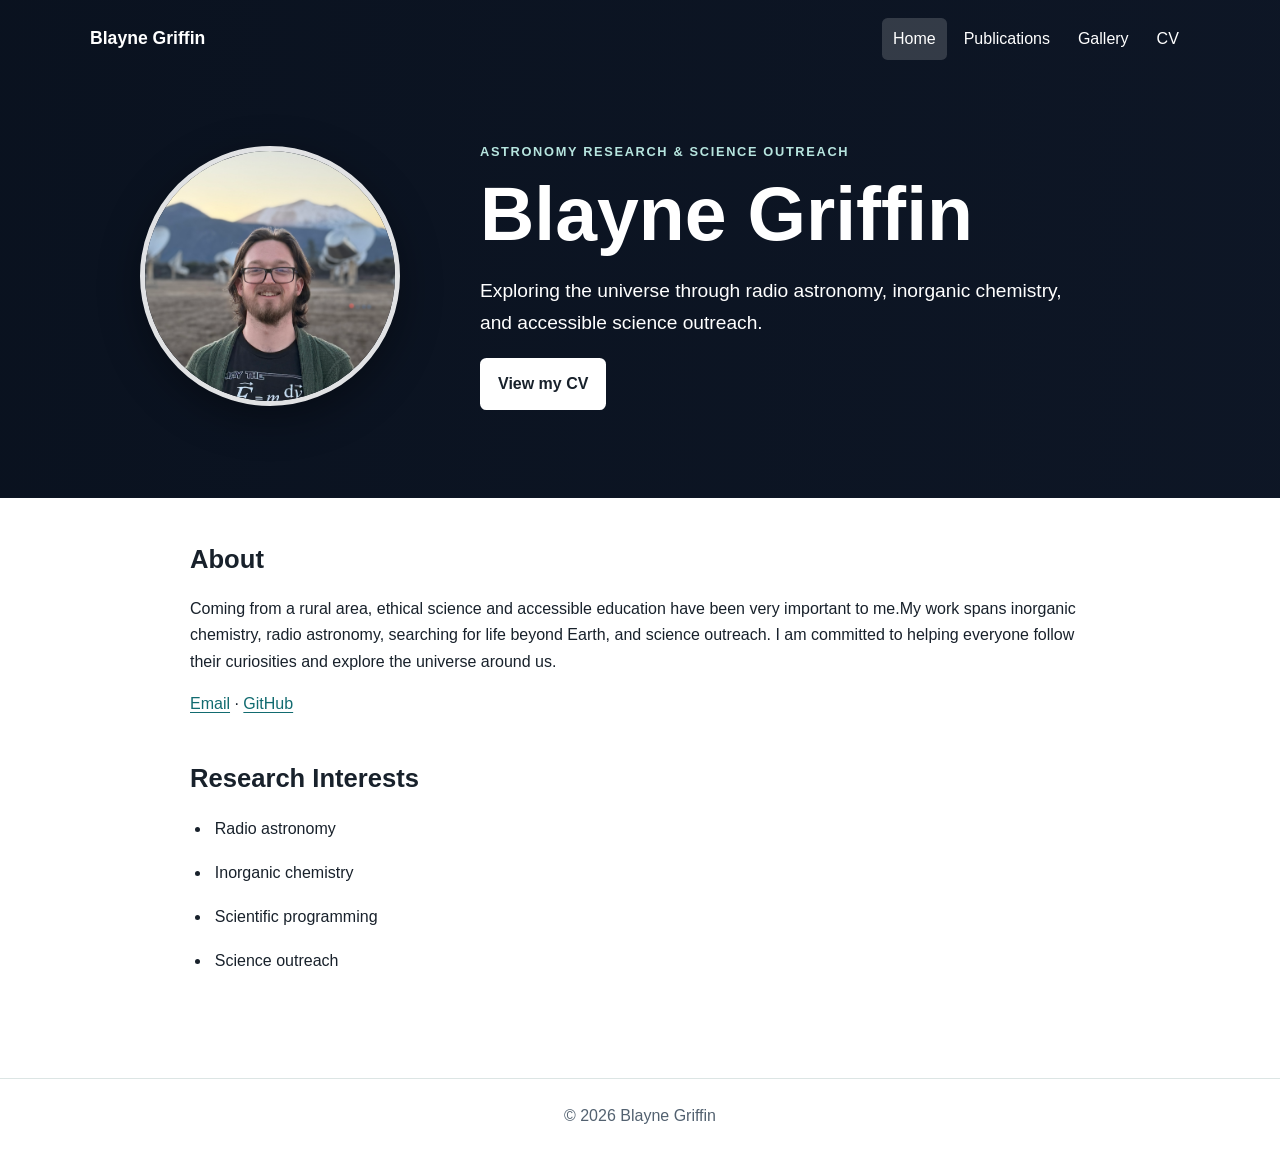
==== site/index.html @ e9bc718b "First webpage push" ====
<!doctype html>
<html lang="en">
<head>
  <meta charset="utf-8">
  <meta name="viewport" content="width=device-width, initial-scale=1">
  <meta name="description" content="Blayne Griffin's astronomy research, publications, and outreach.">
  <title>Blayne Griffin | Home</title>
  <link rel="stylesheet" href="assets/style.css">
</head>
<body class="home-page">
  <a class="skip-link" href="#main">Skip to content</a>
  <header class="site-header">
    <nav class="site-nav" aria-label="Main navigation">
      <a class="site-name" href="index.html">Blayne Griffin</a>
      <div class="nav-links">
        <a aria-current="page" href="index.html">Home</a>
        <a href="publications.html">Publications</a>
        <a href="gallery.html">Gallery</a>
        <a href="cv.html">CV</a>
      </div>
    </nav>
    <!-- EDIT: Profile picture (assets/images/headshot.jpg), name, tagline, and button. -->
    <div class="hero">
      <img class="profile-picture" src="assets/images/headshot.jpg" alt="Blayne Griffin at the Allen Telescope Array">
      <div class="hero-copy">
        <p class="eyebrow">Astronomy Research &amp; Science Outreach</p>
        <h1>Blayne Griffin</h1>
        <p>Exploring the universe through radio astronomy, inorganic chemistry, and accessible science outreach.</p>
        <a class="button" href="cv.html">View my CV</a>
      </div>
    </div>
  </header>

  <main id="main" class="page-content">
    <!-- EDIT: About text and contact links. -->
    <section class="content-section">
      <h2>About</h2>
      <p> Coming from a rural area, ethical science and accessible education have been very important to me.My work spans inorganic chemistry, radio astronomy, searching for life beyond Earth, and science outreach. I am committed to helping everyone follow their curiosities and explore the universe around us.</p>
      <p><a href="mailto:bgriffin.astro@gmail.com">Email</a> · <a href="https://github.com/BlayneG03">GitHub</a></p>
    </section>

    <!-- EDIT: Research interests. Add, remove, or reword <li> items. -->
    <section class="content-section">
      <h2>Research Interests</h2>
      <ul class="research-list">
        <li>Radio astronomy</li>
        <li>Inorganic chemistry</li>
        <li>Scientific programming</li>
        <li>Science outreach</li>
      </ul>
    </section>
  </main>

  <footer class="site-footer">© 2026 Blayne Griffin</footer>
</body>
</html>
---- site/assets/style.css ----
:root {
  color-scheme: light;
  --ink: #18212b;
  --muted: #526170;
  --accent: #126b70;
  --paper: #fff;
  --soft: #f2f6f5;
  --line: #dce5e4;
  font-family: "Segoe UI", "Helvetica Neue", sans-serif;
}

* {
  box-sizing: border-box;
}

body {
  margin: 0;
  color: var(--ink);
  background: var(--page-background, var(--paper));
  line-height: 1.65;
}

/* EDIT: Set each page's header image and page background here. Image paths are relative to this CSS file. */
.home-page {
  --page-background: #fff;
  --header-color: #111a2b;
  --header-image: url("images/IMG_5890.jpg");
  --header-overlay: linear-gradient(90deg, rgb(9 17 30 / 88%), rgb(9 17 30 / 42%));
}

.publications-page {
  --page-background: #fff;
  --header-color: #17263a;
  --header-image: url("images/IMG_5890.jpg");
}

.gallery-page {
  --page-background: #fff;
  --header-color: #17263a;
  --header-image: url("images/IMG_5890.jpg");
}

.cv-page {
  --page-background: #fff;
  --header-color: #17263a;
  --header-image: url("images/IMG_5890.jpg");
}

a {
  color: var(--accent);
  text-underline-offset: 0.18em;
}

a:hover {
  text-decoration-thickness: 2px;
}

a:focus-visible {
  outline: 3px solid #e6a530;
  outline-offset: 3px;
}

.skip-link {
  position: absolute;
  z-index: 2;
  top: 0.5rem;
  left: 0.5rem;
  padding: 0.5rem 0.75rem;
  color: var(--ink);
  background: var(--paper);
  transform: translateY(-160%);
}

.skip-link:focus {
  transform: translateY(0);
}

.site-header {
  color: white;
  background-color: var(--header-color, #111a2b);
  background-image: var(--header-overlay, none), var(--header-image, none);
  background-position: center;
  background-size: cover;
}

.page-header {
  color: white;
  background-color: var(--header-color, #17263a);
  background-image: var(--header-overlay, none), var(--header-image, none);
  background-position: center;
  background-size: cover;
}

.site-nav {
  display: flex;
  align-items: center;
  justify-content: space-between;
  gap: 1rem;
  width: min(1100px, calc(100% - 2.5rem));
  margin: 0 auto;
  padding: 1.1rem 0;
}

.site-name {
  color: inherit;
  font-size: 1.1rem;
  font-weight: 700;
  text-decoration: none;
}

.nav-links {
  display: flex;
  flex-wrap: wrap;
  gap: 0.35rem;
}

.nav-links a {
  padding: 0.5rem 0.7rem;
  border-radius: 0.35rem;
  color: inherit;
  text-decoration: none;
}

.nav-links a:hover,
.nav-links a[aria-current="page"] {
  background: rgb(255 255 255 / 16%);
}

.hero {
  display: flex;
  align-items: center;
  gap: clamp(2rem, 7vw, 5rem);
  width: min(1000px, calc(100% - 2.5rem));
  min-height: 420px;
  margin: 0 auto;
  padding: 3rem 0 4.5rem;
}

.profile-picture {
  width: clamp(170px, 24vw, 260px);
  aspect-ratio: 1;
  flex: 0 0 auto;
  border: 5px solid rgb(255 255 255 / 88%);
  border-radius: 50%;
  object-fit: cover;
  object-position: center 38%;
  box-shadow: 0 12px 40px rgb(0 0 0 / 35%);
}

.hero-copy {
  max-width: 600px;
}

.hero h1 {
  margin: 0;
  font-size: clamp(2.6rem, 7vw, 4.7rem);
  line-height: 1.1;
}

.hero-copy > p:not(.eyebrow) {
  max-width: 38rem;
  font-size: 1.2rem;
}

.eyebrow {
  margin: 0 0 0.7rem;
  color: #b7e5df;
  font-size: 0.8rem;
  font-weight: 700;
  letter-spacing: 0.13em;
  text-transform: uppercase;
}

.button {
  display: inline-block;
  padding: 0.7rem 1rem;
  border: 2px solid var(--accent);
  border-radius: 0.4rem;
  color: white;
  background: var(--accent);
  font-weight: 700;
  text-decoration: none;
}

.button:hover {
  background: #0e5559;
}

.hero .button {
  border-color: white;
  color: var(--ink);
  background: white;
}

.page-heading {
  width: min(900px, calc(100% - 2.5rem));
  margin: 0 auto;
  padding: 2.5rem 0 3.25rem;
}

.page-heading h1 {
  margin: 0;
  font-size: clamp(2.4rem, 6vw, 3.8rem);
  line-height: 1.15;
}

.page-content {
  width: min(900px, calc(100% - 2.5rem));
  margin: 0 auto;
  padding: 2.5rem 0 4rem;
}

.content-section {
  margin: 0 0 2.5rem;
}

.content-section h2 {
  margin: 0 0 0.75rem;
  font-size: 1.6rem;
}

.research-list,
.publication-list,
.timeline {
  padding-left: 1.3rem;
}

.research-list li,
.publication-list li,
.timeline li {
  margin: 0 0 1.1rem;
  padding-left: 0.25rem;
}

.publication-list h3 {
  margin: 0;
  font-size: 1.15rem;
}

.publication-list p,
.timeline p {
  margin: 0.3rem 0;
  color: var(--muted);
}

.intro {
  margin-top: 0;
  color: var(--muted);
  font-size: 1.15rem;
}

.gallery-grid {
  display: grid;
  grid-template-columns: repeat(auto-fit, minmax(min(100%, 300px), 1fr));
  gap: 1.25rem;
}

.gallery-grid figure {
  margin: 0;
  overflow: hidden;
  border: 1px solid var(--line);
  border-radius: 0.6rem;
  background: var(--soft);
}

.gallery-grid img {
  display: block;
  width: 100%;
  aspect-ratio: 4 / 3;
  object-fit: cover;
}

.gallery-grid figcaption {
  padding: 0.75rem 1rem;
  color: var(--muted);
}

.timeline span {
  display: block;
  color: var(--muted);
}

.cv-actions {
  display: flex;
  flex-wrap: wrap;
  align-items: center;
  gap: 1rem;
  margin: 0 0 2rem;
}

.pdf-preview iframe {
  display: block;
  width: 100%;
  min-height: 70vh;
  border: 1px solid var(--line);
  border-radius: 0.4rem;
}

.site-footer {
  padding: 1.5rem;
  border-top: 1px solid var(--line);
  color: var(--muted);
  text-align: center;
}

@media (max-width: 650px) {
  .site-nav {
    align-items: flex-start;
    flex-direction: column;
  }

  .nav-links {
    gap: 0.1rem;
    margin-left: -0.7rem;
  }

  .hero {
    align-items: flex-start;
    flex-direction: column;
    gap: 1.5rem;
    padding: 2.5rem 0 3rem;
  }

  .profile-picture {
    width: 175px;
  }
}
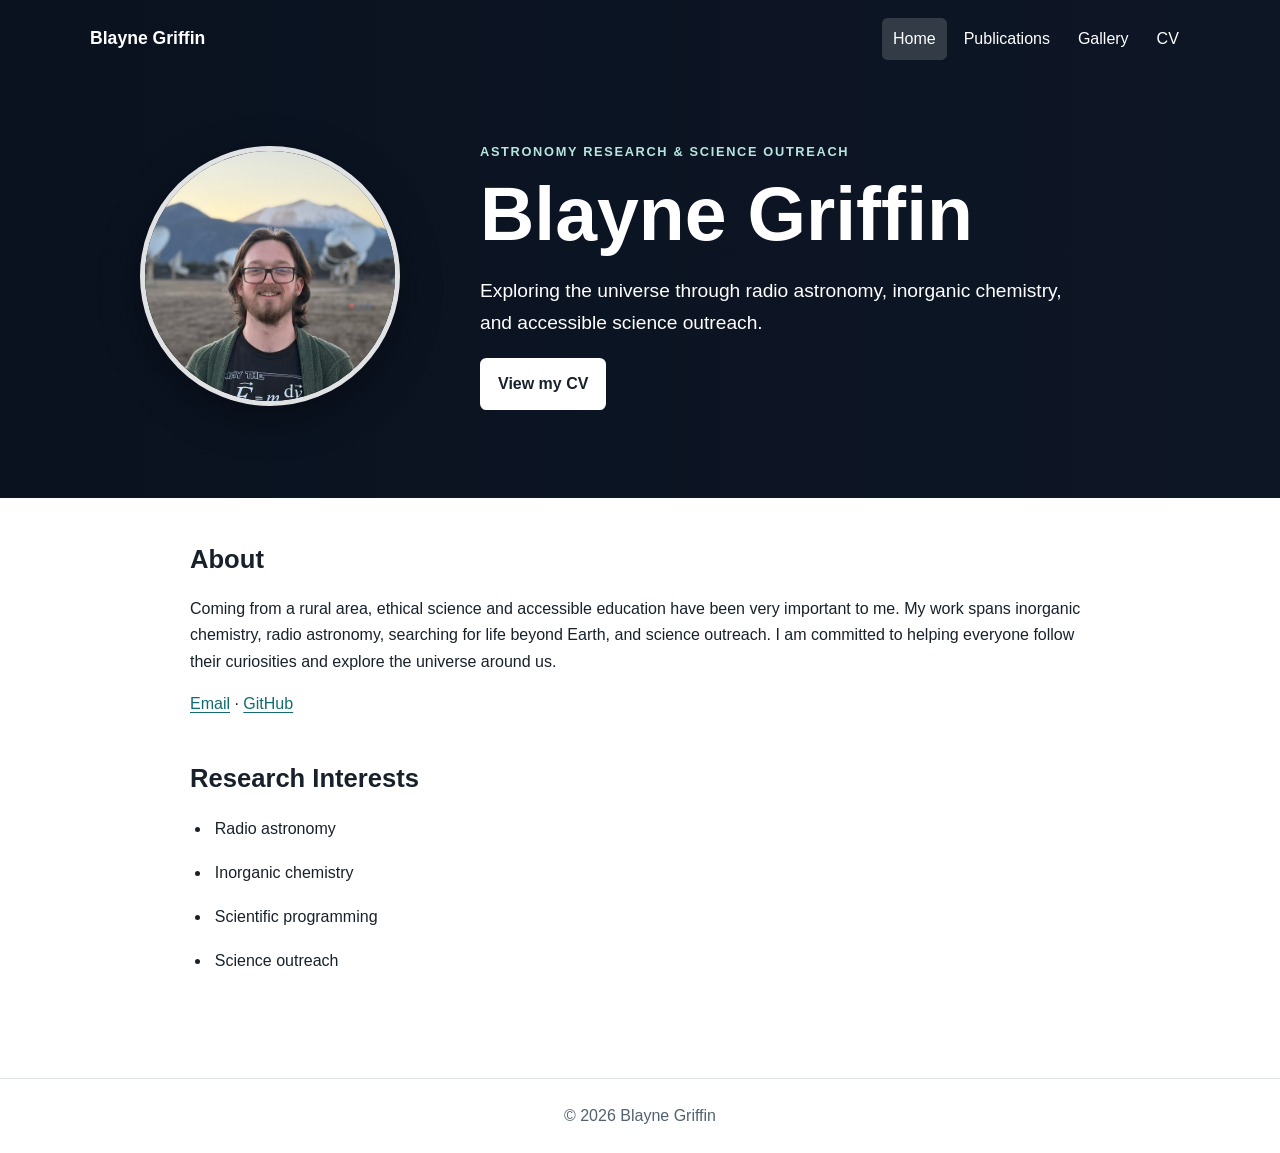
==== commit d4554fbd: "Bug fixing" ====
--- a/site/index.html
+++ b/site/index.html
@@ -35,8 +35,8 @@
     <!-- EDIT: About text and contact links. -->
     <section class="content-section">
       <h2>About</h2>
-      <p> Coming from a rural area, ethical science and accessible education have been very important to me.My work spans inorganic chemistry, radio astronomy, searching for life beyond Earth, and science outreach. I am committed to helping everyone follow their curiosities and explore the universe around us.</p>
-      <p><a href="mailto:bgriffin.astro@gmail.com">Email</a> · <a href="https://github.com/BlayneG03">GitHub</a></p>
+      <p> Coming from a rural area, ethical science and accessible education have been very important to me. My work spans inorganic chemistry, radio astronomy, searching for life beyond Earth, and science outreach. I am committed to helping everyone follow their curiosities and explore the universe around us.</p>
+      <p><a href="mailto:bgriffin.astro@gmail.com">Email</a> · <a href="https://github.com/BlayneGriffin">GitHub</a></p>
     </section>
 
     <!-- EDIT: Research interests. Add, remove, or reword <li> items. -->
